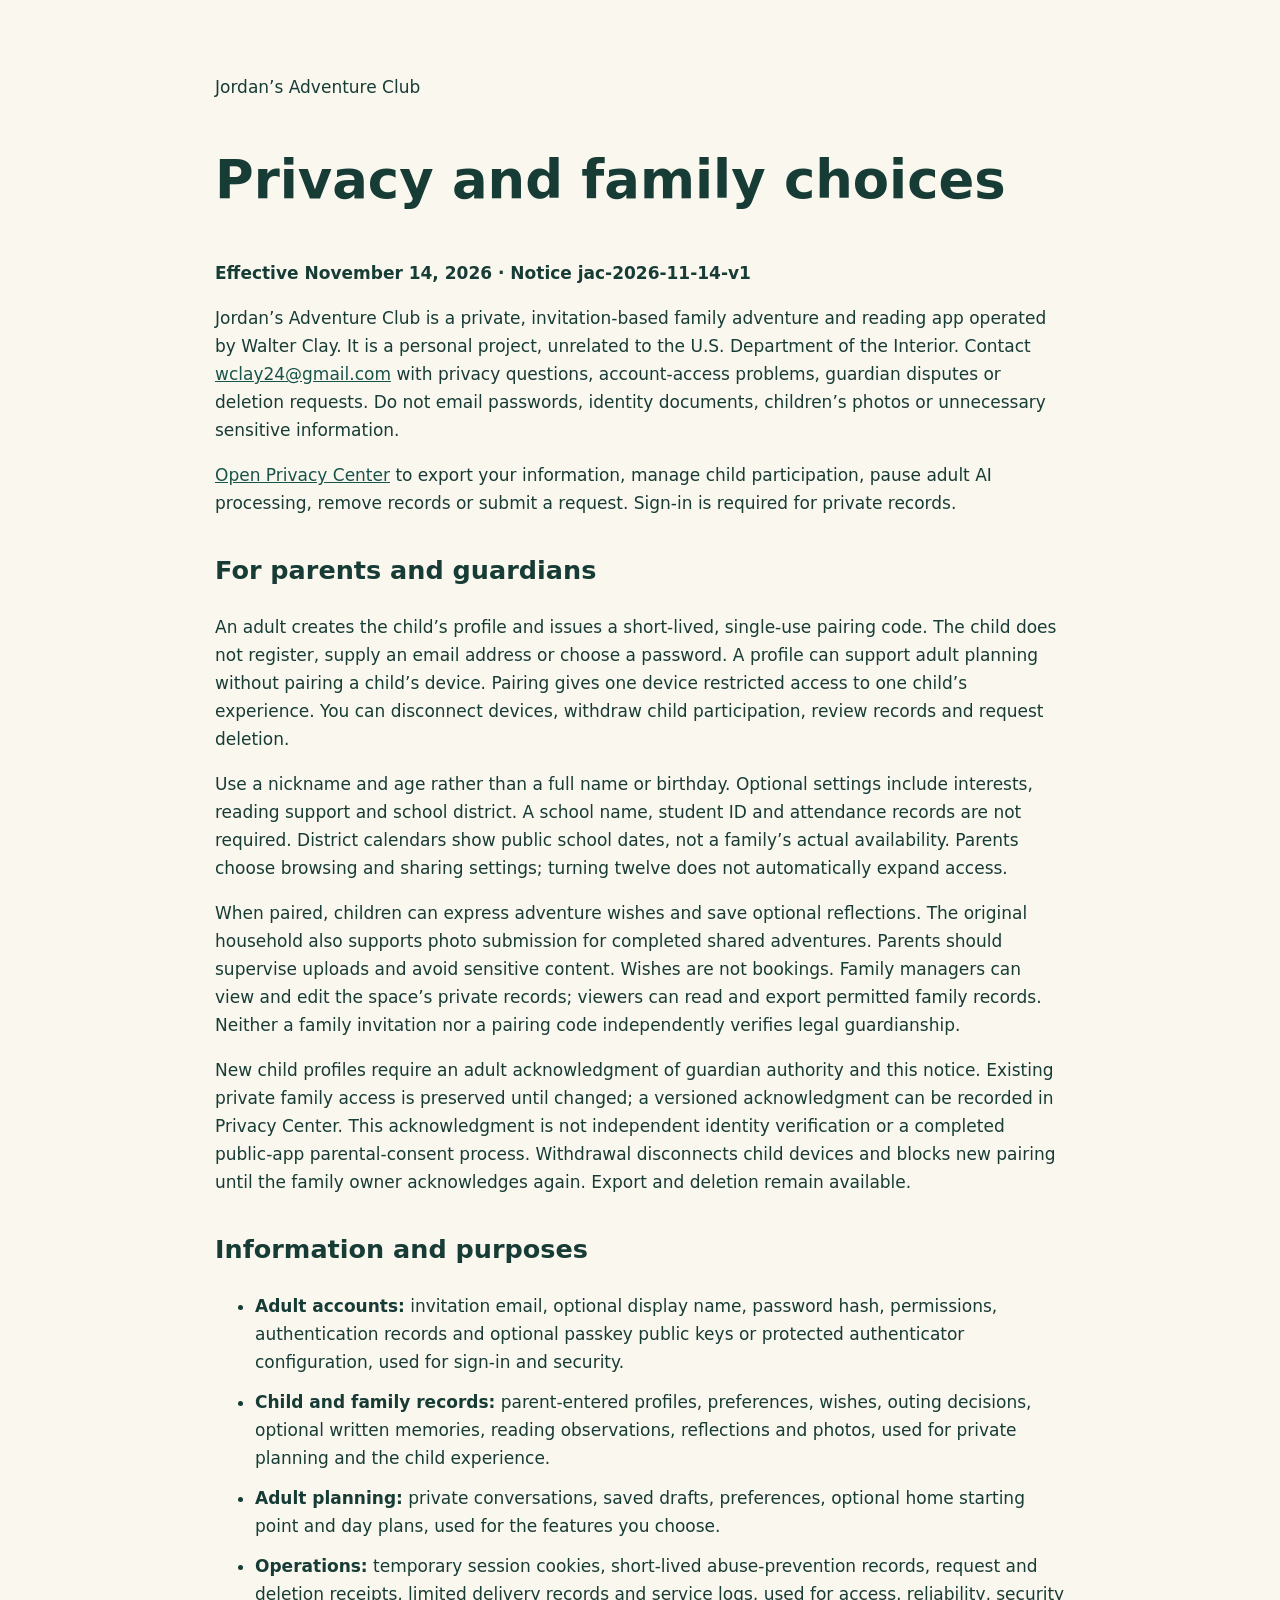
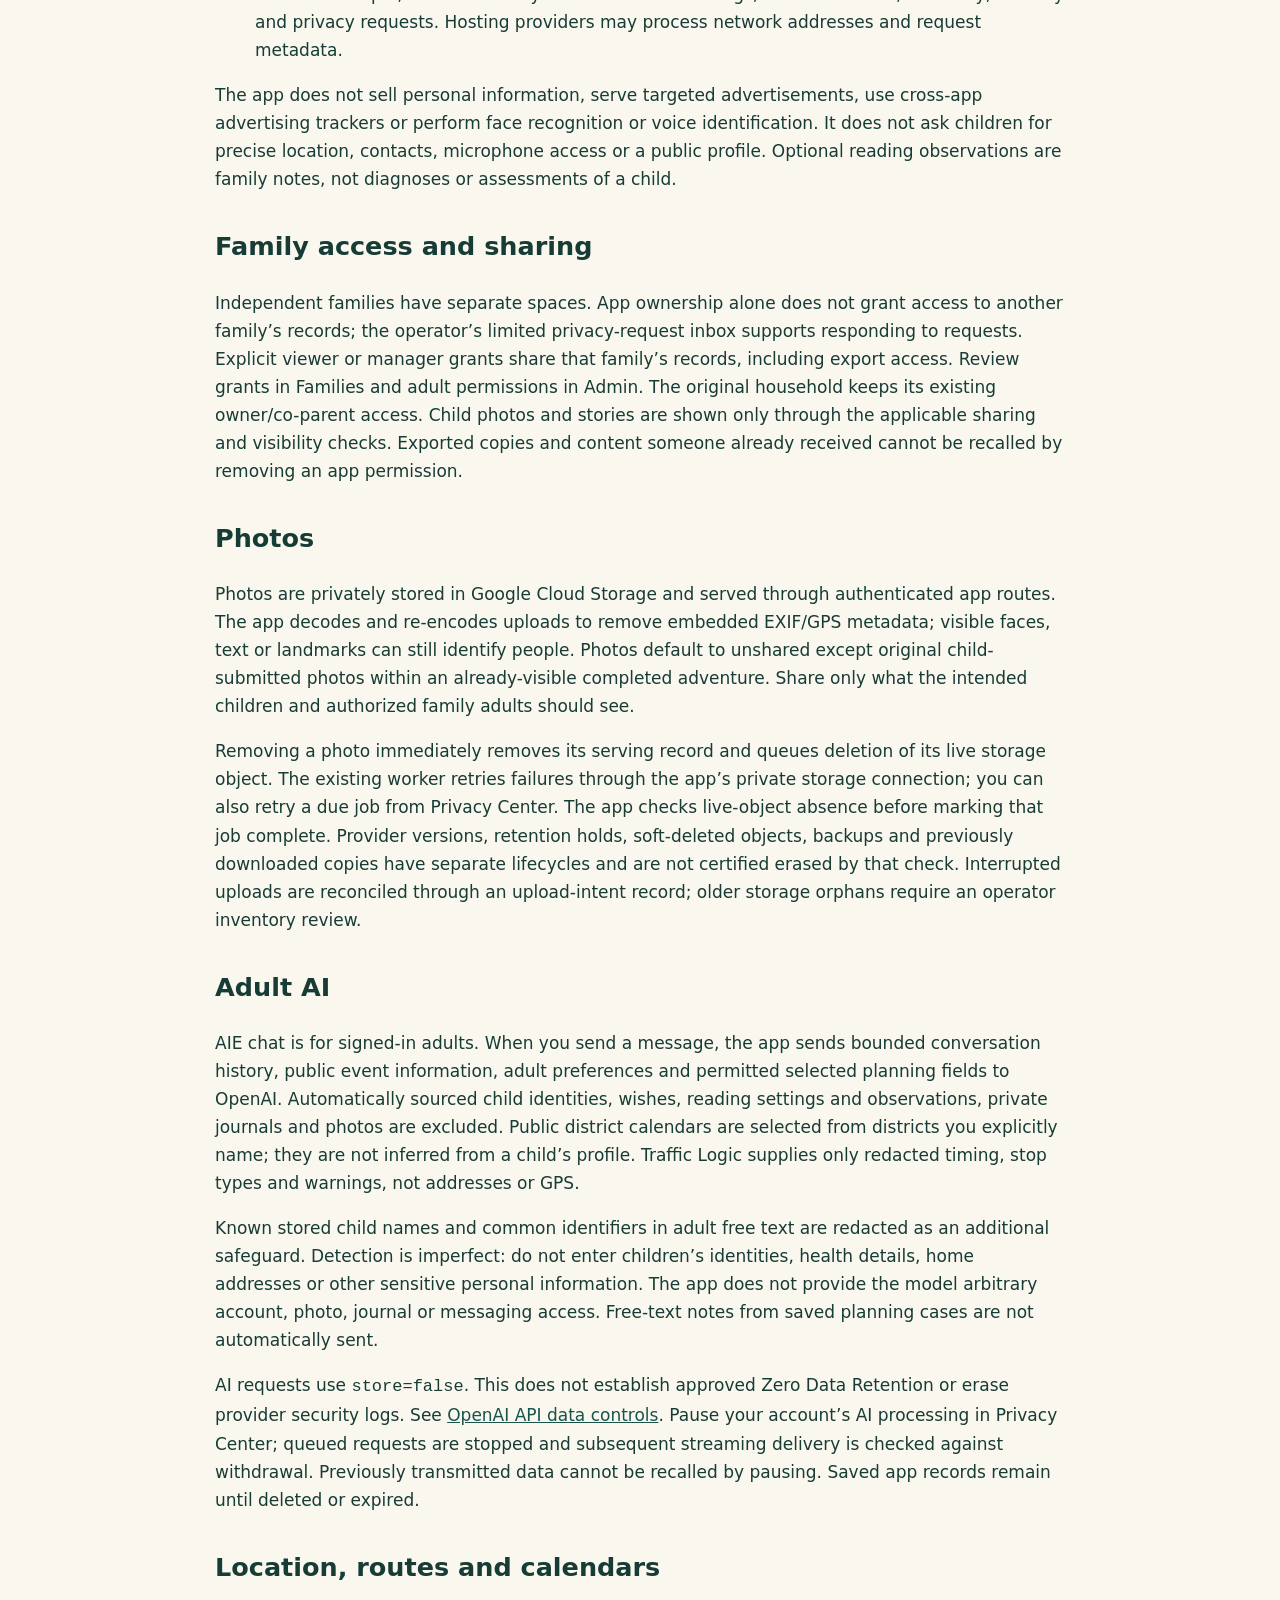
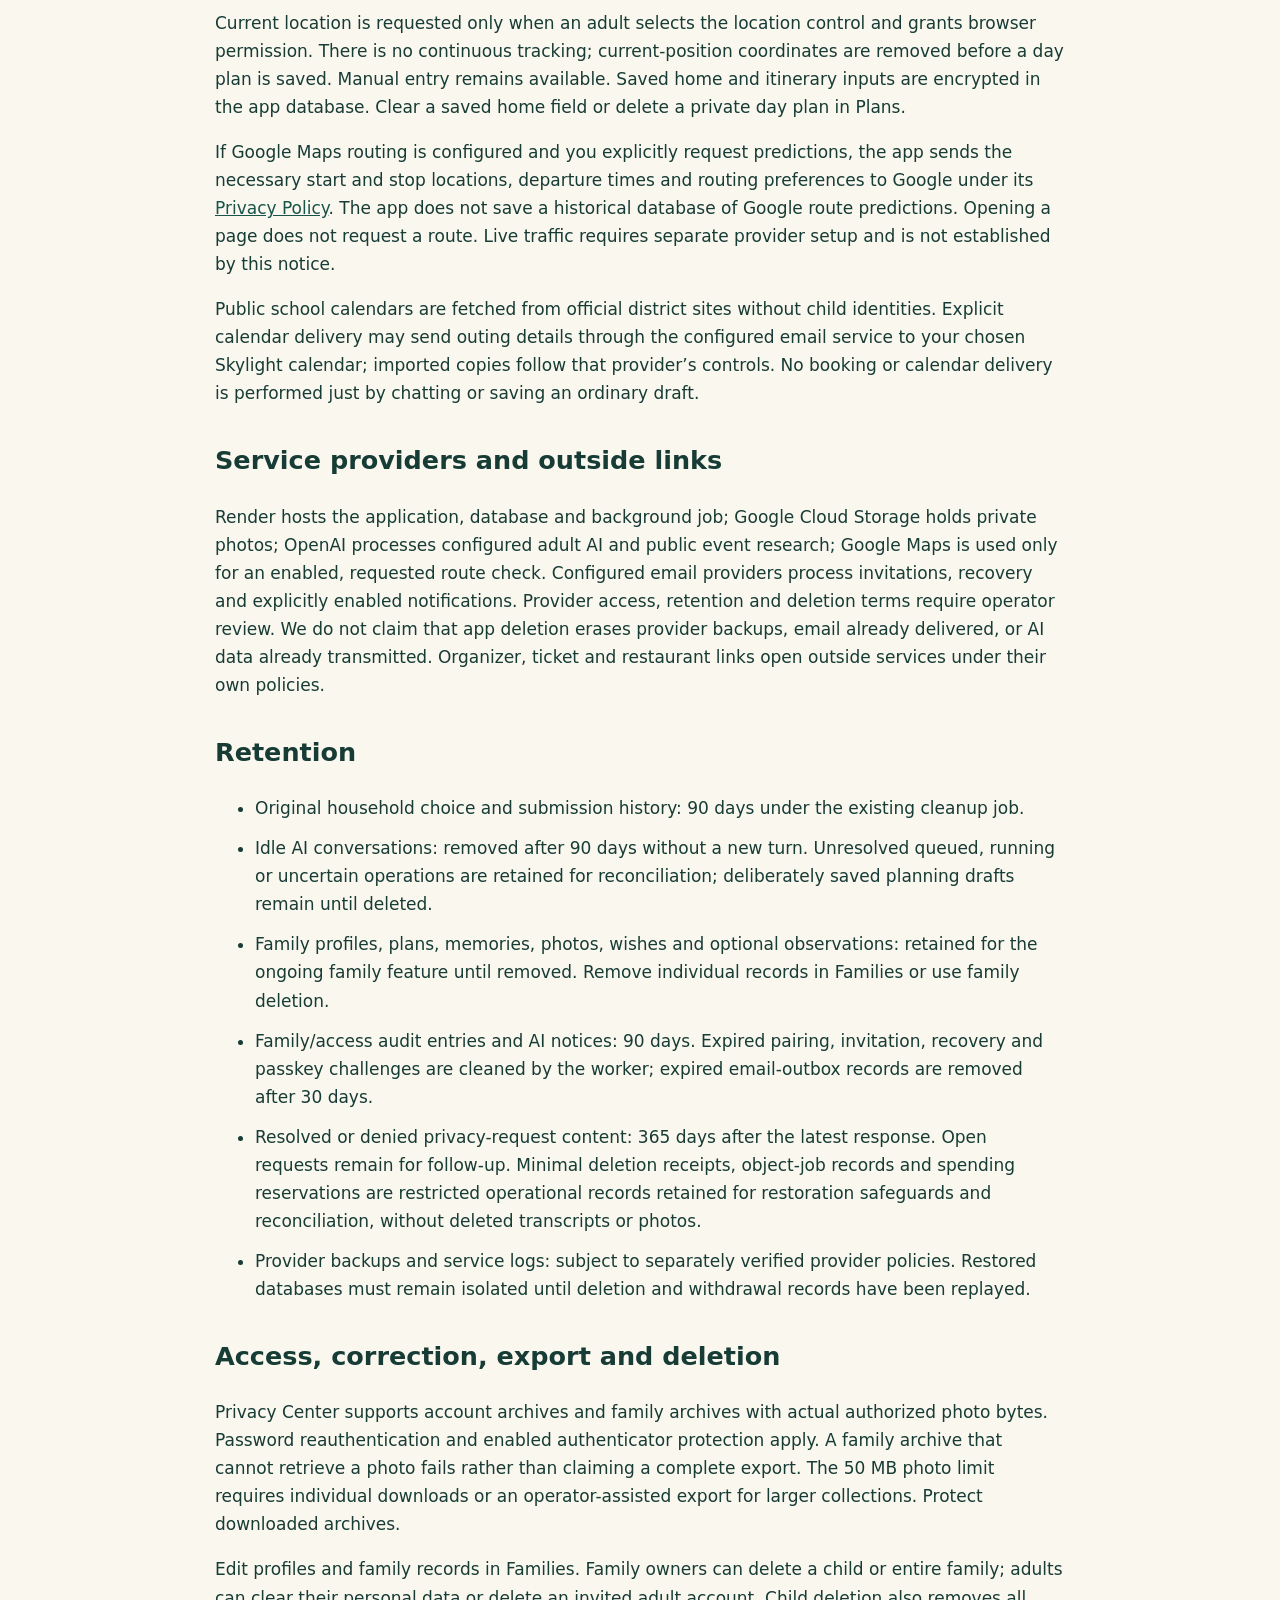
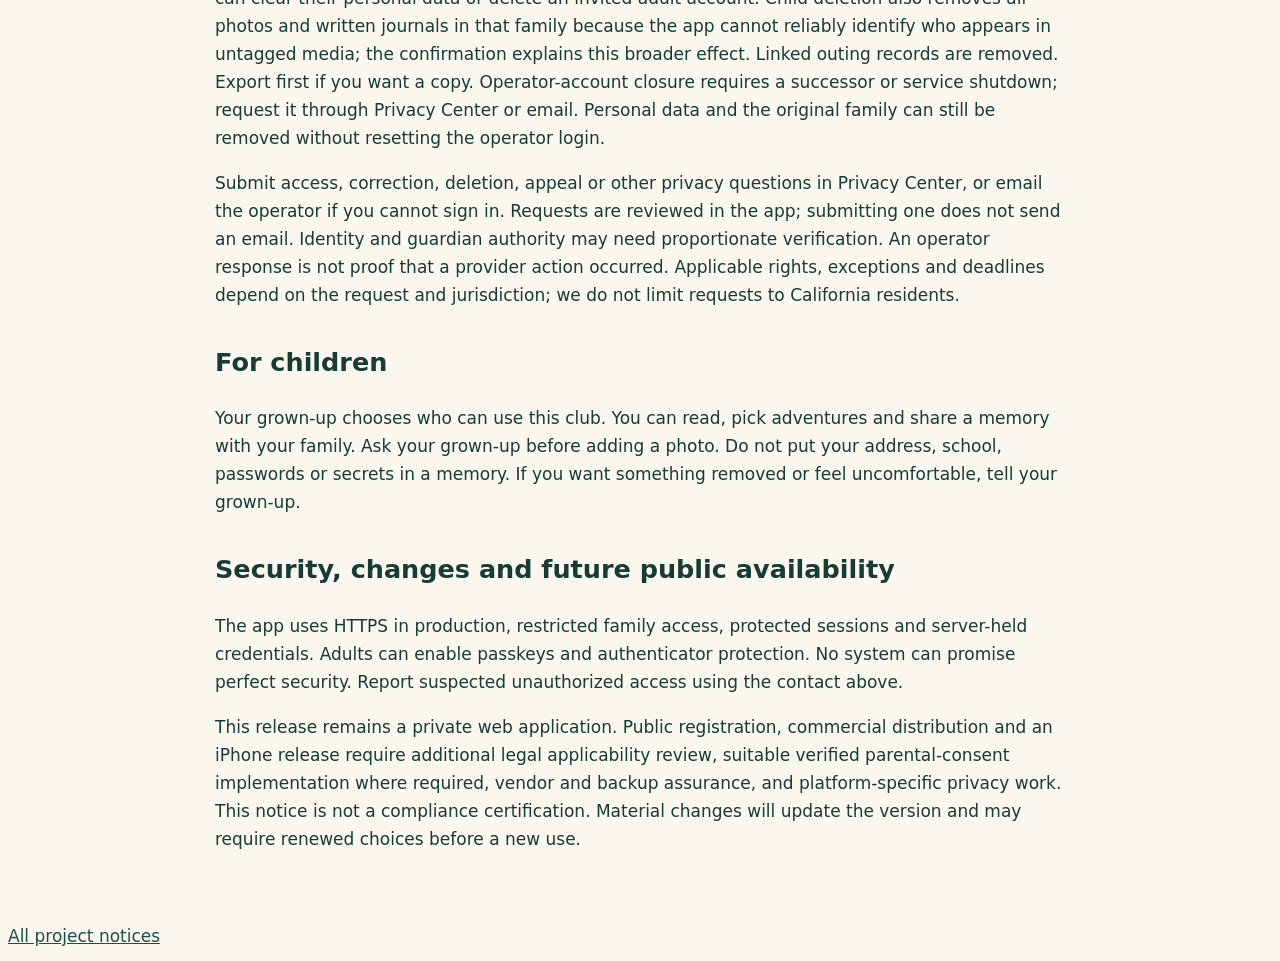
==== jordans-adventure-club.html @ 3afbaff9 "Add Jordan’s Adventure Club privacy and parental notice" ====
<!doctype html><html lang="en"><head><meta charset="utf-8"><meta name="viewport" content="width=device-width,initial-scale=1"><title>Privacy · Jordan’s Adventure Club</title><link rel="stylesheet" href="jac-privacy.css"></head><body><main class="privacy-notice">
<p class="eyebrow">Jordan’s Adventure Club</p><h1>Privacy and family choices</h1>
<p><strong>Effective November 14, 2026 · Notice jac-2026-11-14-v1</strong></p>
<p>Jordan’s Adventure Club is a private, invitation-based family adventure and reading app operated by Walter Clay. It is a personal project, unrelated to the U.S. Department of the Interior. Contact <a href="mailto:wclay24@gmail.com">wclay24@gmail.com</a> with privacy questions, account-access problems, guardian disputes or deletion requests. Do not email passwords, identity documents, children’s photos or unnecessary sensitive information.</p>
<p><a href="https://jordansatlas.com/club/privacy">Open Privacy Center</a> to export your information, manage child participation, pause adult AI processing, remove records or submit a request. Sign-in is required for private records.</p>
<h2 id="parents">For parents and guardians</h2>
<p>An adult creates the child’s profile and issues a short-lived, single-use pairing code. The child does not register, supply an email address or choose a password. A profile can support adult planning without pairing a child’s device. Pairing gives one device restricted access to one child’s experience. You can disconnect devices, withdraw child participation, review records and request deletion.</p>
<p>Use a nickname and age rather than a full name or birthday. Optional settings include interests, reading support and school district. A school name, student ID and attendance records are not required. District calendars show public school dates, not a family’s actual availability. Parents choose browsing and sharing settings; turning twelve does not automatically expand access.</p>
<p>When paired, children can express adventure wishes and save optional reflections. The original household also supports photo submission for completed shared adventures. Parents should supervise uploads and avoid sensitive content. Wishes are not bookings. Family managers can view and edit the space’s private records; viewers can read and export permitted family records. Neither a family invitation nor a pairing code independently verifies legal guardianship.</p>
<p>New child profiles require an adult acknowledgment of guardian authority and this notice. Existing private family access is preserved until changed; a versioned acknowledgment can be recorded in Privacy Center. This acknowledgment is not independent identity verification or a completed public-app parental-consent process. Withdrawal disconnects child devices and blocks new pairing until the family owner acknowledges again. Export and deletion remain available.</p>
<h2>Information and purposes</h2>
<ul><li><strong>Adult accounts:</strong> invitation email, optional display name, password hash, permissions, authentication records and optional passkey public keys or protected authenticator configuration, used for sign-in and security.</li>
<li><strong>Child and family records:</strong> parent-entered profiles, preferences, wishes, outing decisions, optional written memories, reading observations, reflections and photos, used for private planning and the child experience.</li>
<li><strong>Adult planning:</strong> private conversations, saved drafts, preferences, optional home starting point and day plans, used for the features you choose.</li>
<li><strong>Operations:</strong> temporary session cookies, short-lived abuse-prevention records, request and deletion receipts, limited delivery records and service logs, used for access, reliability, security and privacy requests. Hosting providers may process network addresses and request metadata.</li></ul>
<p>The app does not sell personal information, serve targeted advertisements, use cross-app advertising trackers or perform face recognition or voice identification. It does not ask children for precise location, contacts, microphone access or a public profile. Optional reading observations are family notes, not diagnoses or assessments of a child.</p>
<h2>Family access and sharing</h2>
<p>Independent families have separate spaces. App ownership alone does not grant access to another family’s records; the operator’s limited privacy-request inbox supports responding to requests. Explicit viewer or manager grants share that family’s records, including export access. Review grants in Families and adult permissions in Admin. The original household keeps its existing owner/co-parent access. Child photos and stories are shown only through the applicable sharing and visibility checks. Exported copies and content someone already received cannot be recalled by removing an app permission.</p>
<h2>Photos</h2>
<p>Photos are privately stored in Google Cloud Storage and served through authenticated app routes. The app decodes and re-encodes uploads to remove embedded EXIF/GPS metadata; visible faces, text or landmarks can still identify people. Photos default to unshared except original child-submitted photos within an already-visible completed adventure. Share only what the intended children and authorized family adults should see.</p>
<p>Removing a photo immediately removes its serving record and queues deletion of its live storage object. The existing worker retries failures through the app’s private storage connection; you can also retry a due job from Privacy Center. The app checks live-object absence before marking that job complete. Provider versions, retention holds, soft-deleted objects, backups and previously downloaded copies have separate lifecycles and are not certified erased by that check. Interrupted uploads are reconciled through an upload-intent record; older storage orphans require an operator inventory review.</p>
<h2>Adult AI</h2>
<p>AIE chat is for signed-in adults. When you send a message, the app sends bounded conversation history, public event information, adult preferences and permitted selected planning fields to OpenAI. Automatically sourced child identities, wishes, reading settings and observations, private journals and photos are excluded. Public district calendars are selected from districts you explicitly name; they are not inferred from a child’s profile. Traffic Logic supplies only redacted timing, stop types and warnings, not addresses or GPS.</p>
<p>Known stored child names and common identifiers in adult free text are redacted as an additional safeguard. Detection is imperfect: do not enter children’s identities, health details, home addresses or other sensitive personal information. The app does not provide the model arbitrary account, photo, journal or messaging access. Free-text notes from saved planning cases are not automatically sent.</p>
<p>AI requests use <code>store=false</code>. This does not establish approved Zero Data Retention or erase provider security logs. See <a href="https://developers.openai.com/api/docs/guides/your-data">OpenAI API data controls</a>. Pause your account’s AI processing in Privacy Center; queued requests are stopped and subsequent streaming delivery is checked against withdrawal. Previously transmitted data cannot be recalled by pausing. Saved app records remain until deleted or expired.</p>
<h2>Location, routes and calendars</h2>
<p>Current location is requested only when an adult selects the location control and grants browser permission. There is no continuous tracking; current-position coordinates are removed before a day plan is saved. Manual entry remains available. Saved home and itinerary inputs are encrypted in the app database. Clear a saved home field or delete a private day plan in Plans.</p>
<p>If Google Maps routing is configured and you explicitly request predictions, the app sends the necessary start and stop locations, departure times and routing preferences to Google under its <a href="https://policies.google.com/privacy">Privacy Policy</a>. The app does not save a historical database of Google route predictions. Opening a page does not request a route. Live traffic requires separate provider setup and is not established by this notice.</p>
<p>Public school calendars are fetched from official district sites without child identities. Explicit calendar delivery may send outing details through the configured email service to your chosen Skylight calendar; imported copies follow that provider’s controls. No booking or calendar delivery is performed just by chatting or saving an ordinary draft.</p>
<h2>Service providers and outside links</h2>
<p>Render hosts the application, database and background job; Google Cloud Storage holds private photos; OpenAI processes configured adult AI and public event research; Google Maps is used only for an enabled, requested route check. Configured email providers process invitations, recovery and explicitly enabled notifications. Provider access, retention and deletion terms require operator review. We do not claim that app deletion erases provider backups, email already delivered, or AI data already transmitted. Organizer, ticket and restaurant links open outside services under their own policies.</p>
<h2>Retention</h2>
<ul><li>Original household choice and submission history: 90 days under the existing cleanup job.</li><li>Idle AI conversations: removed after 90 days without a new turn. Unresolved queued, running or uncertain operations are retained for reconciliation; deliberately saved planning drafts remain until deleted.</li><li>Family profiles, plans, memories, photos, wishes and optional observations: retained for the ongoing family feature until removed. Remove individual records in Families or use family deletion.</li><li>Family/access audit entries and AI notices: 90 days. Expired pairing, invitation, recovery and passkey challenges are cleaned by the worker; expired email-outbox records are removed after 30 days.</li><li>Resolved or denied privacy-request content: 365 days after the latest response. Open requests remain for follow-up. Minimal deletion receipts, object-job records and spending reservations are restricted operational records retained for restoration safeguards and reconciliation, without deleted transcripts or photos.</li><li>Provider backups and service logs: subject to separately verified provider policies. Restored databases must remain isolated until deletion and withdrawal records have been replayed.</li></ul>
<h2>Access, correction, export and deletion</h2>
<p>Privacy Center supports account archives and family archives with actual authorized photo bytes. Password reauthentication and enabled authenticator protection apply. A family archive that cannot retrieve a photo fails rather than claiming a complete export. The 50 MB photo limit requires individual downloads or an operator-assisted export for larger collections. Protect downloaded archives.</p>
<p>Edit profiles and family records in Families. Family owners can delete a child or entire family; adults can clear their personal data or delete an invited adult account. Child deletion also removes all photos and written journals in that family because the app cannot reliably identify who appears in untagged media; the confirmation explains this broader effect. Linked outing records are removed. Export first if you want a copy. Operator-account closure requires a successor or service shutdown; request it through Privacy Center or email. Personal data and the original family can still be removed without resetting the operator login.</p>
<p>Submit access, correction, deletion, appeal or other privacy questions in Privacy Center, or email the operator if you cannot sign in. Requests are reviewed in the app; submitting one does not send an email. Identity and guardian authority may need proportionate verification. An operator response is not proof that a provider action occurred. Applicable rights, exceptions and deadlines depend on the request and jurisdiction; we do not limit requests to California residents.</p>
<h2 id="children">For children</h2>
<p>Your grown-up chooses who can use this club. You can read, pick adventures and share a memory with your family. Ask your grown-up before adding a photo. Do not put your address, school, passwords or secrets in a memory. If you want something removed or feel uncomfortable, tell your grown-up.</p>
<h2>Security, changes and future public availability</h2>
<p>The app uses HTTPS in production, restricted family access, protected sessions and server-held credentials. Adults can enable passkeys and authenticator protection. No system can promise perfect security. Report suspected unauthorized access using the contact above.</p>
<p>This release remains a private web application. Public registration, commercial distribution and an iPhone release require additional legal applicability review, suitable verified parental-consent implementation where required, vendor and backup assurance, and platform-specific privacy work. This notice is not a compliance certification. Material changes will update the version and may require renewed choices before a new use.</p>
</main>
<p><a href="index.html">All project notices</a></p></body></html>
---- jac-privacy.css ----
body{background:#faf7ef;color:#173c35;font:17px system-ui,sans-serif}a{color:#18544a}.privacy-notice{max-width:850px;margin:2rem auto;padding:1.5rem;line-height:1.65;overflow-wrap:anywhere}.privacy-notice h1{font-size:clamp(2rem,5vw,3.3rem)}.privacy-notice h2{margin-top:2rem}.privacy-notice li{margin:.75rem 0}.privacy-notice a{text-decoration:underline}.privacy-notice code{white-space:normal}
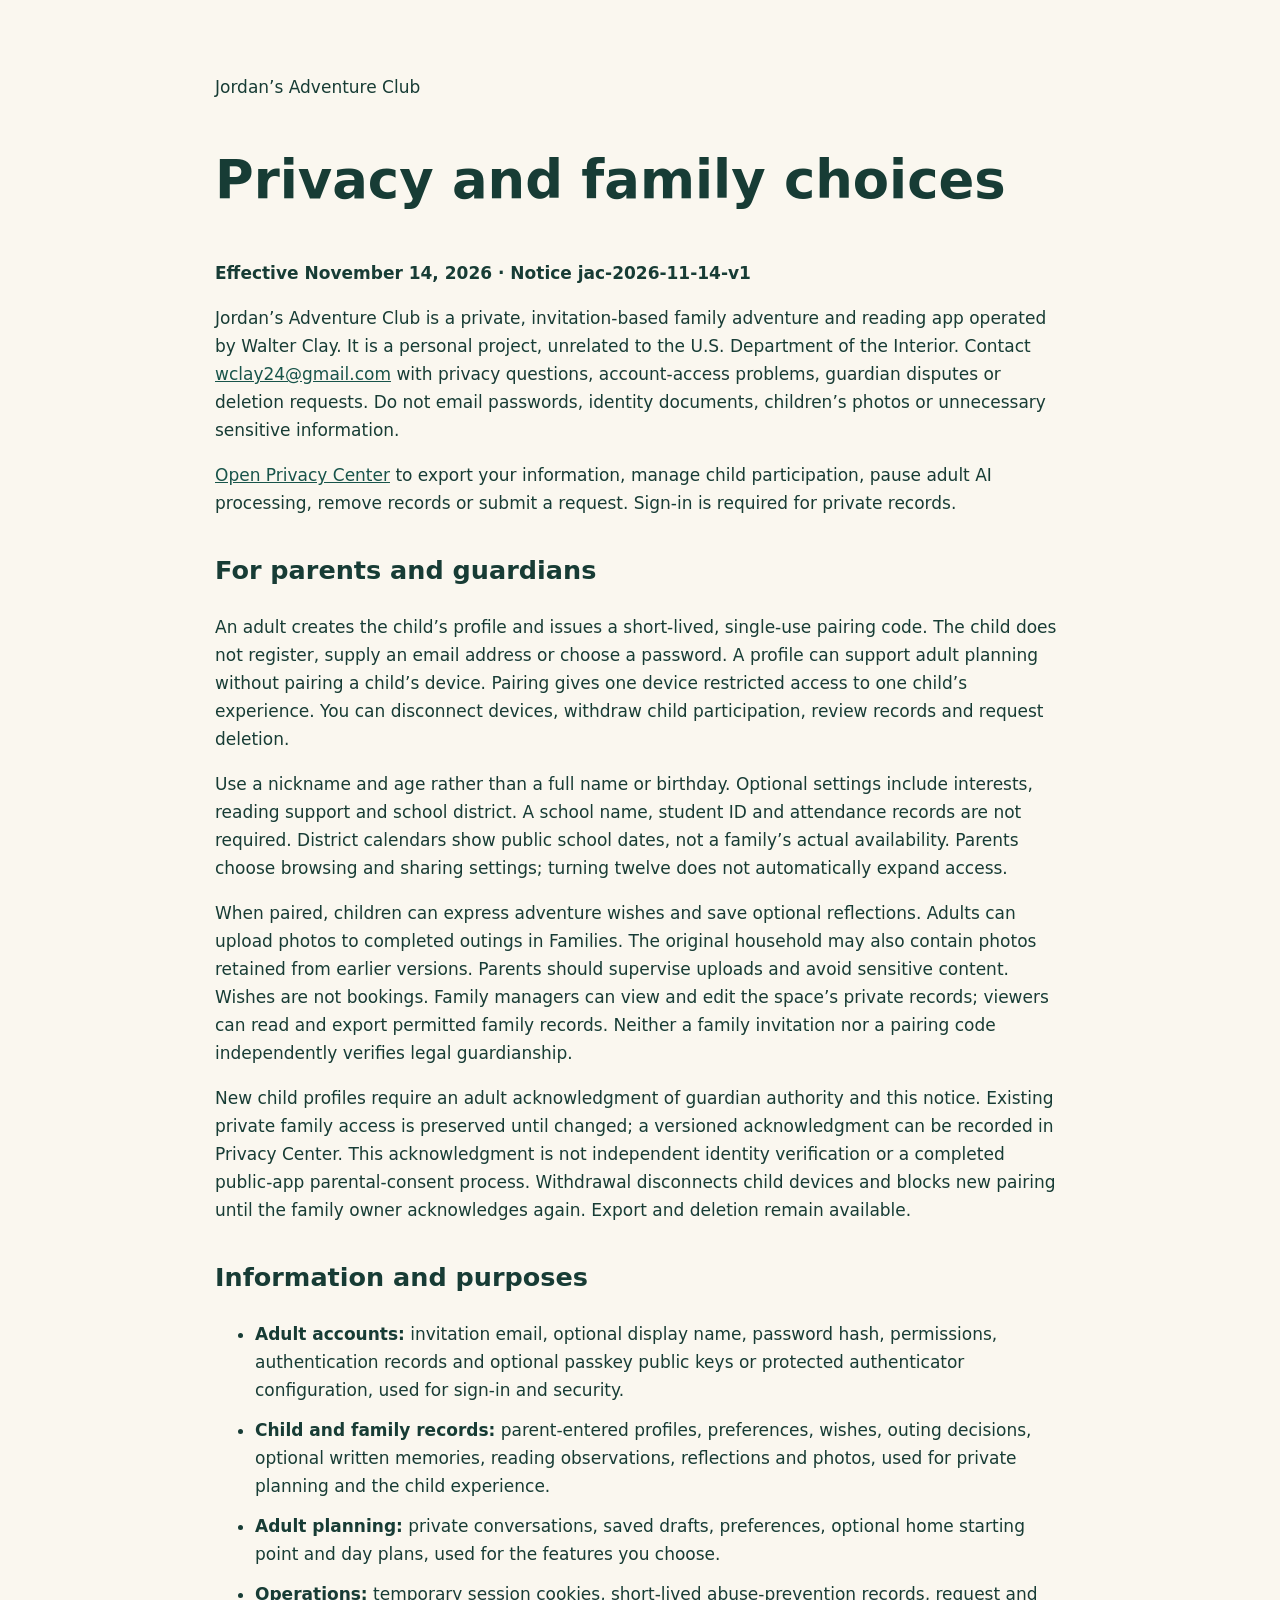
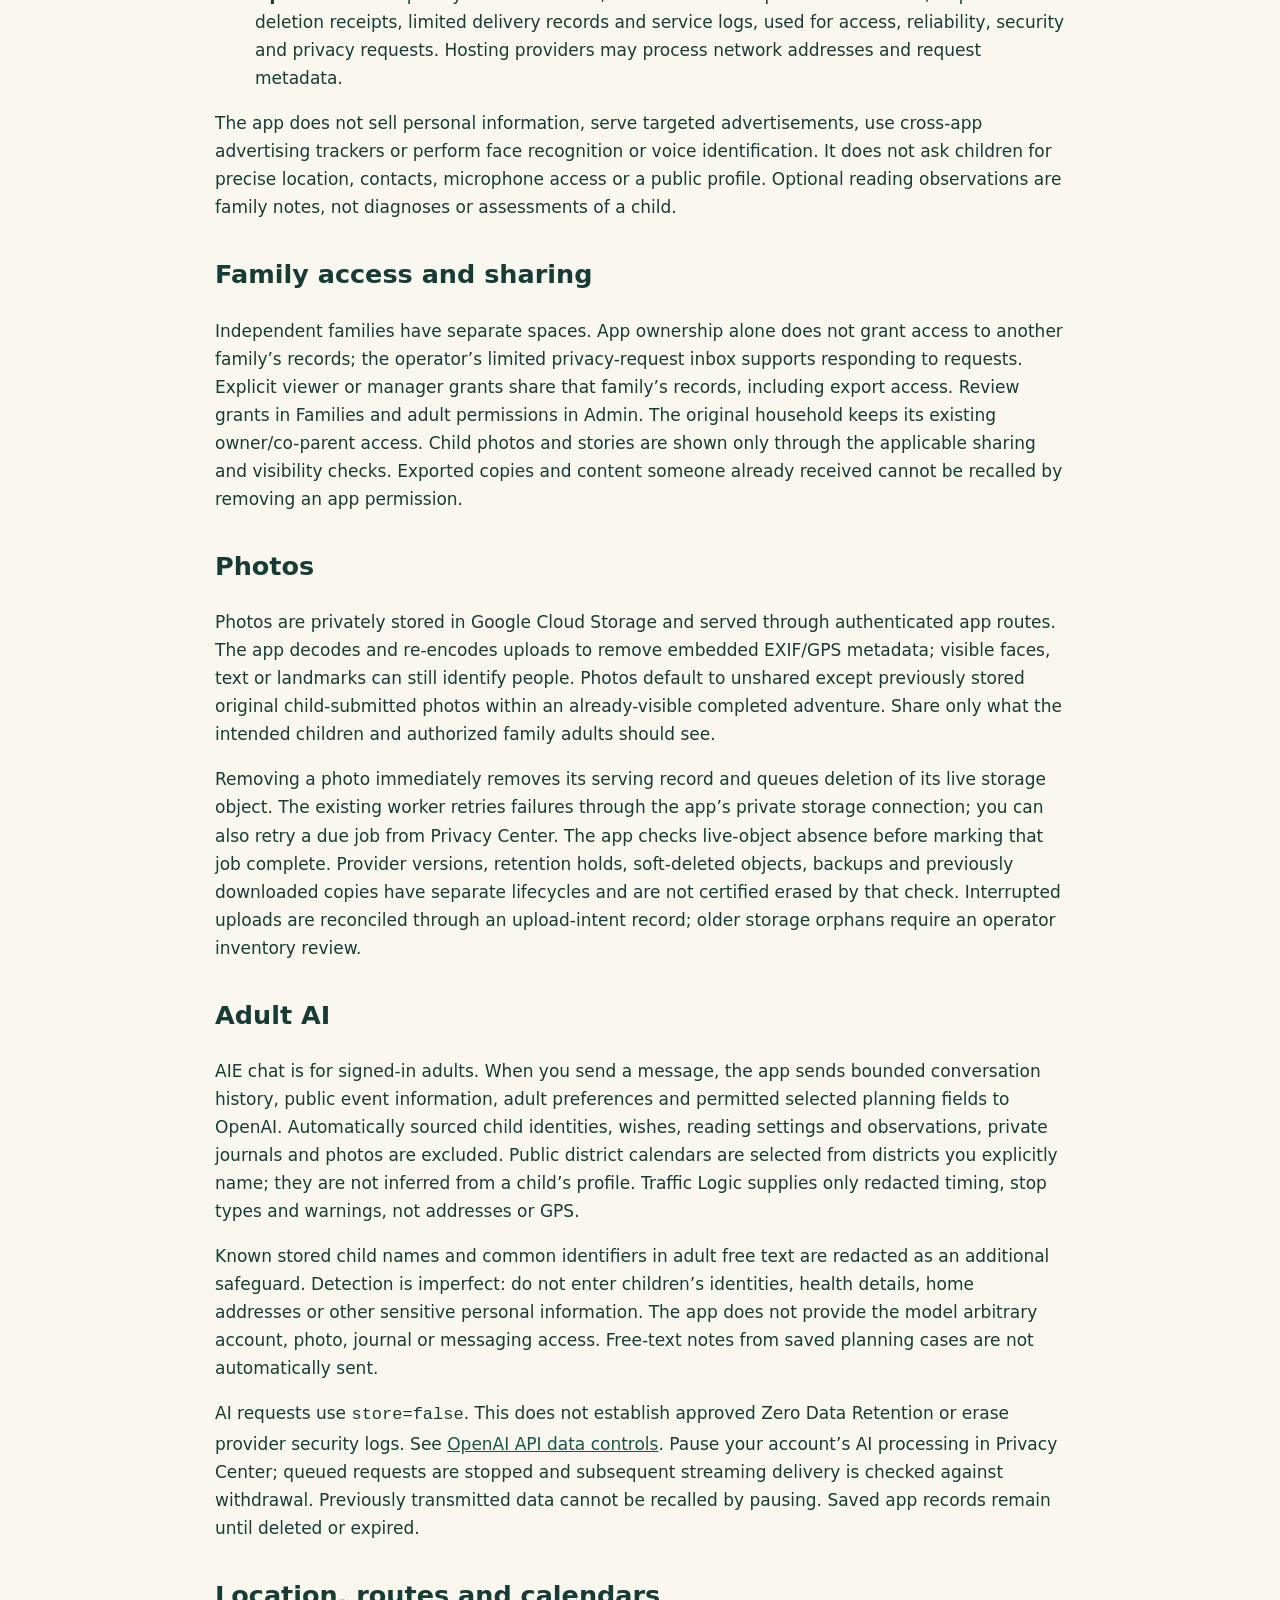
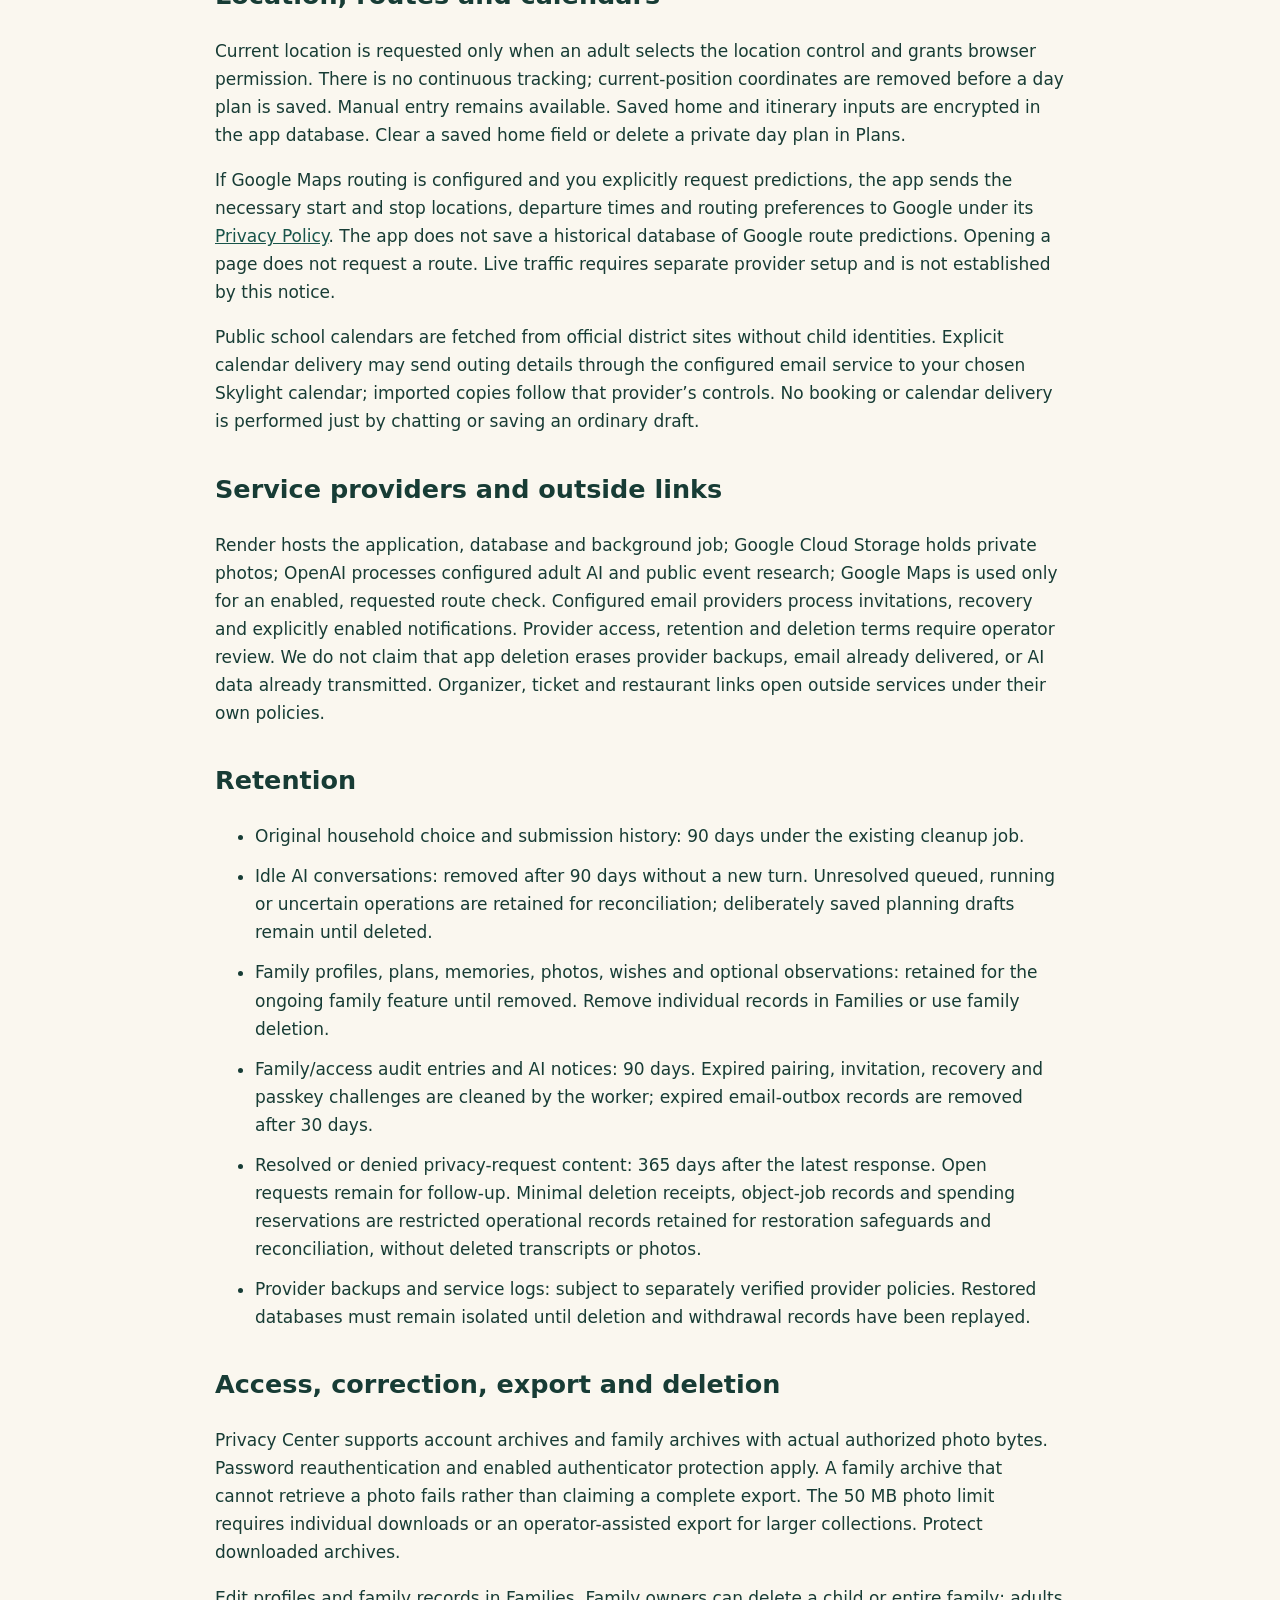
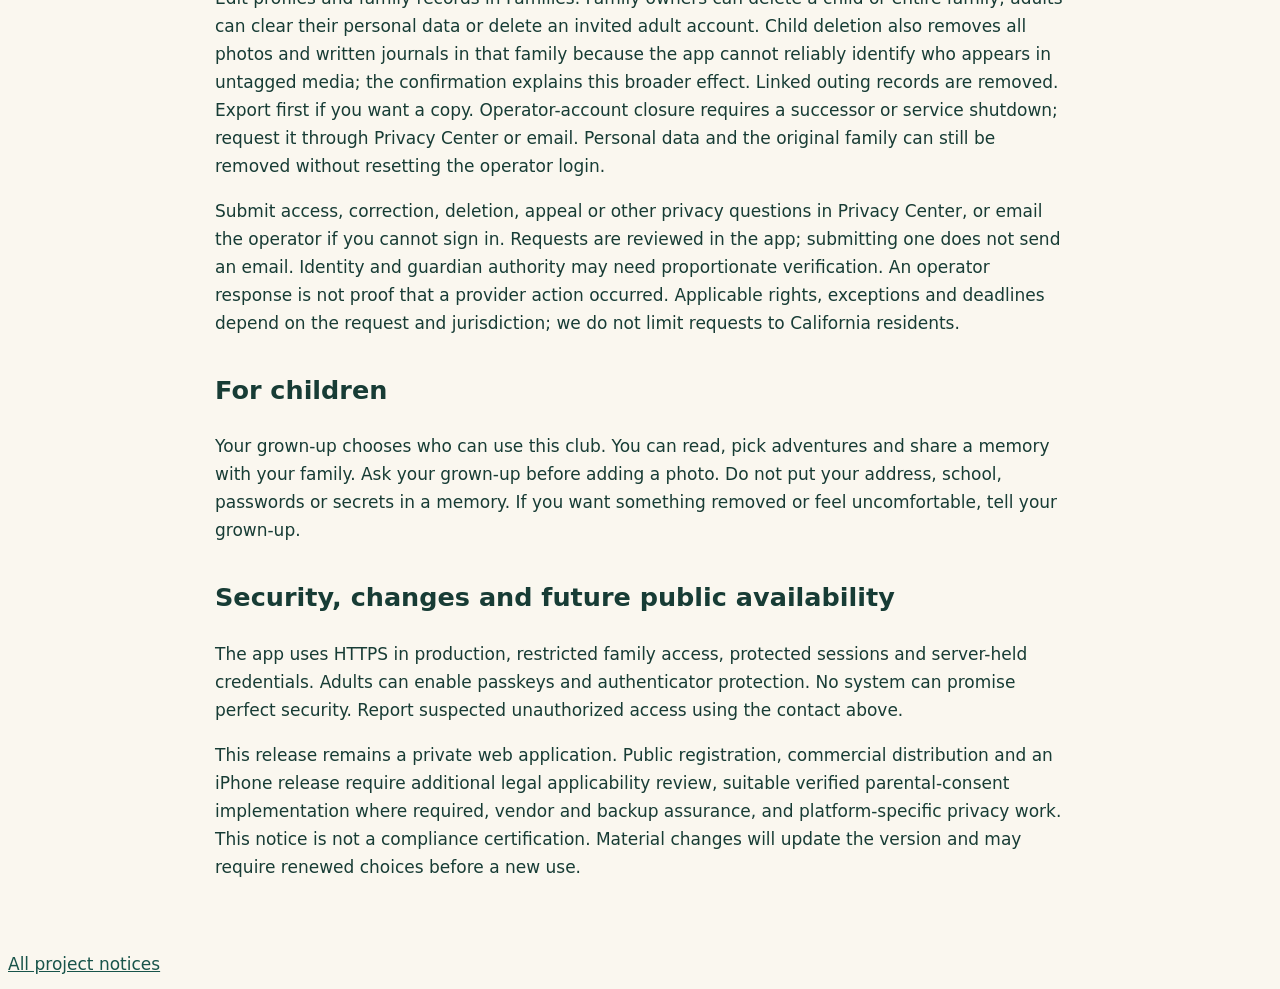
==== commit 8cf4fba6: "Match notice to verified current family-photo upload behavior" ====
--- a/jordans-adventure-club.html
+++ b/jordans-adventure-club.html
@@ -6,7 +6,7 @@
 <h2 id="parents">For parents and guardians</h2>
 <p>An adult creates the child’s profile and issues a short-lived, single-use pairing code. The child does not register, supply an email address or choose a password. A profile can support adult planning without pairing a child’s device. Pairing gives one device restricted access to one child’s experience. You can disconnect devices, withdraw child participation, review records and request deletion.</p>
 <p>Use a nickname and age rather than a full name or birthday. Optional settings include interests, reading support and school district. A school name, student ID and attendance records are not required. District calendars show public school dates, not a family’s actual availability. Parents choose browsing and sharing settings; turning twelve does not automatically expand access.</p>
-<p>When paired, children can express adventure wishes and save optional reflections. The original household also supports photo submission for completed shared adventures. Parents should supervise uploads and avoid sensitive content. Wishes are not bookings. Family managers can view and edit the space’s private records; viewers can read and export permitted family records. Neither a family invitation nor a pairing code independently verifies legal guardianship.</p>
+<p>When paired, children can express adventure wishes and save optional reflections. Adults can upload photos to completed outings in Families. The original household may also contain photos retained from earlier versions. Parents should supervise uploads and avoid sensitive content. Wishes are not bookings. Family managers can view and edit the space’s private records; viewers can read and export permitted family records. Neither a family invitation nor a pairing code independently verifies legal guardianship.</p>
 <p>New child profiles require an adult acknowledgment of guardian authority and this notice. Existing private family access is preserved until changed; a versioned acknowledgment can be recorded in Privacy Center. This acknowledgment is not independent identity verification or a completed public-app parental-consent process. Withdrawal disconnects child devices and blocks new pairing until the family owner acknowledges again. Export and deletion remain available.</p>
 <h2>Information and purposes</h2>
 <ul><li><strong>Adult accounts:</strong> invitation email, optional display name, password hash, permissions, authentication records and optional passkey public keys or protected authenticator configuration, used for sign-in and security.</li>
@@ -17,7 +17,7 @@
 <h2>Family access and sharing</h2>
 <p>Independent families have separate spaces. App ownership alone does not grant access to another family’s records; the operator’s limited privacy-request inbox supports responding to requests. Explicit viewer or manager grants share that family’s records, including export access. Review grants in Families and adult permissions in Admin. The original household keeps its existing owner/co-parent access. Child photos and stories are shown only through the applicable sharing and visibility checks. Exported copies and content someone already received cannot be recalled by removing an app permission.</p>
 <h2>Photos</h2>
-<p>Photos are privately stored in Google Cloud Storage and served through authenticated app routes. The app decodes and re-encodes uploads to remove embedded EXIF/GPS metadata; visible faces, text or landmarks can still identify people. Photos default to unshared except original child-submitted photos within an already-visible completed adventure. Share only what the intended children and authorized family adults should see.</p>
+<p>Photos are privately stored in Google Cloud Storage and served through authenticated app routes. The app decodes and re-encodes uploads to remove embedded EXIF/GPS metadata; visible faces, text or landmarks can still identify people. Photos default to unshared except previously stored original child-submitted photos within an already-visible completed adventure. Share only what the intended children and authorized family adults should see.</p>
 <p>Removing a photo immediately removes its serving record and queues deletion of its live storage object. The existing worker retries failures through the app’s private storage connection; you can also retry a due job from Privacy Center. The app checks live-object absence before marking that job complete. Provider versions, retention holds, soft-deleted objects, backups and previously downloaded copies have separate lifecycles and are not certified erased by that check. Interrupted uploads are reconciled through an upload-intent record; older storage orphans require an operator inventory review.</p>
 <h2>Adult AI</h2>
 <p>AIE chat is for signed-in adults. When you send a message, the app sends bounded conversation history, public event information, adult preferences and permitted selected planning fields to OpenAI. Automatically sourced child identities, wishes, reading settings and observations, private journals and photos are excluded. Public district calendars are selected from districts you explicitly name; they are not inferred from a child’s profile. Traffic Logic supplies only redacted timing, stop types and warnings, not addresses or GPS.</p>
